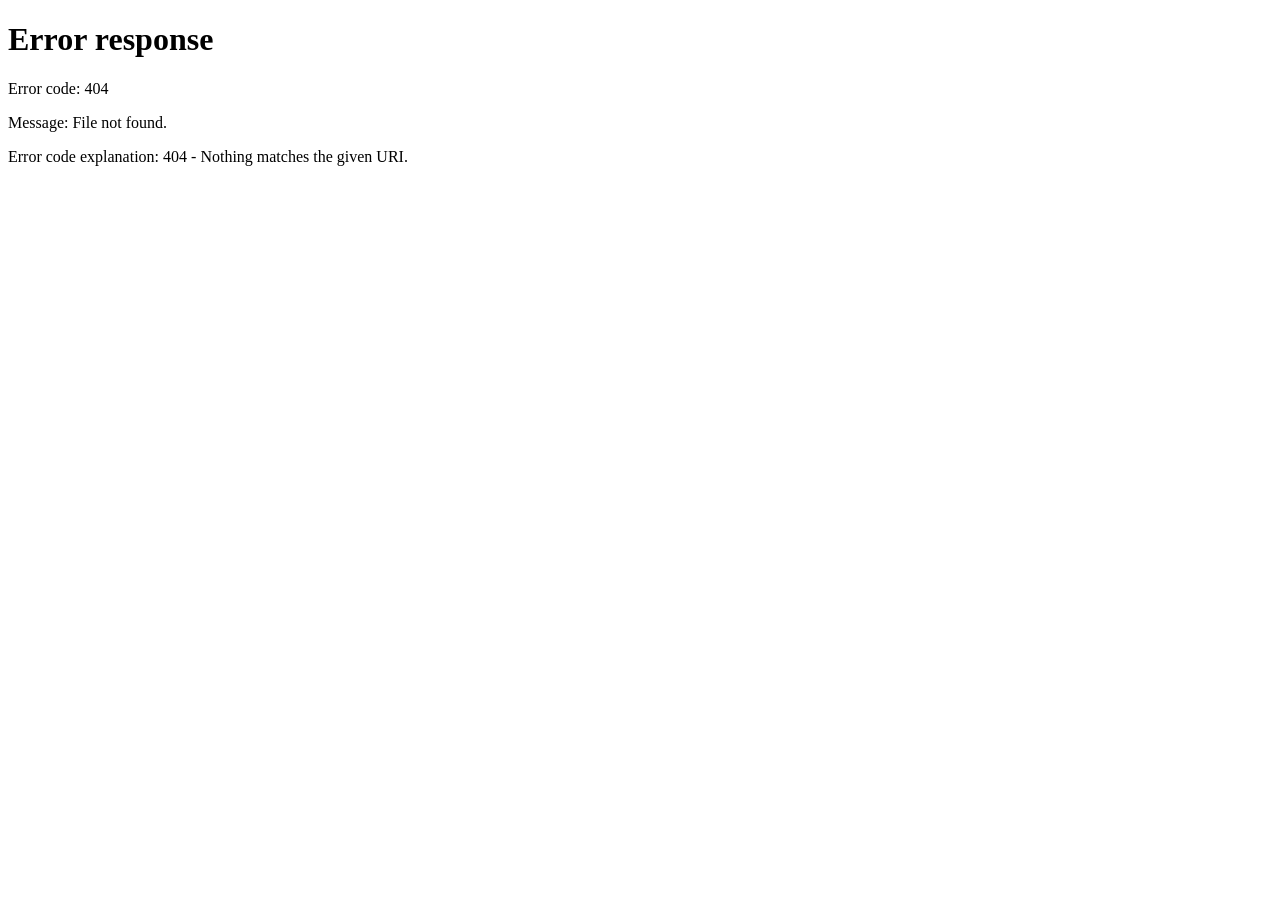
==== index.html @ 2ccf1c63 "Add "encerrar sessão" logout link to every page Previously only the menu had a way to log out; now c" ====
<!DOCTYPE html>
<html lang="pt-BR">
<head>
<script>
(function(){
  var STORE_KEY = "npml-guitar-auth";
  var MAX_AGE_MS = 90 * 24 * 60 * 60 * 1000;
  try {
    var saved = JSON.parse(localStorage.getItem(STORE_KEY) || "null");
    var ok = saved && saved.ok && (Date.now() - saved.ts) < MAX_AGE_MS;
    if (!ok) {
      var here = location.pathname.split("/").pop() || "index.html";
      location.replace("login.html?next=" + encodeURIComponent(here));
    }
  } catch(e) { location.replace("login.html"); }
})();
</script>
<meta charset="UTF-8">
<meta name="viewport" content="width=device-width, initial-scale=1.0">
<title>Central de Estudos — Guitarra</title>
<style>
  :root {
    --paper: #F4F3F0; --paper-2: #FBFAF8; --card: #FFFFFF;
    --ink: #1C1E24; --ink-soft: #4A4D56; --ink-faint: #83868F;
    --line: #E0DDD6; --line-strong: #CFCBC2;
    --brass: #B07A15; --brass-deep: #8A5E0C; --brass-wash: #F3E9D4;
    --focus: #2C6E63;
    --shadow: 0 1px 2px rgba(28,30,36,.05), 0 6px 20px rgba(28,30,36,.06);
    --serif: Georgia, 'Iowan Old Style', 'Times New Roman', serif;
    --sans: system-ui, -apple-system, 'Segoe UI', Roboto, sans-serif;
    --mono: ui-monospace, 'SF Mono', 'Cascadia Code', Menlo, Consolas, monospace;
  }
  @media (prefers-color-scheme: dark){
    :root{ --paper:#14161B; --paper-2:#181A20; --card:#1E2129; --ink:#E9E7E1; --ink-soft:#B4B2AC; --ink-faint:#7E8089; --line:#2B2E37; --line-strong:#3A3F4A; --brass:#D5A23F; --brass-deep:#E7BB63; --brass-wash:#2A2418; --focus:#55A99B; --shadow:0 1px 2px rgba(0,0,0,.3),0 8px 24px rgba(0,0,0,.35); }
  }
  :root[data-theme="light"]{ --paper:#F4F3F0; --paper-2:#FBFAF8; --card:#FFFFFF; --ink:#1C1E24; --ink-soft:#4A4D56; --ink-faint:#83868F; --line:#E0DDD6; --line-strong:#CFCBC2; --brass:#B07A15; --brass-deep:#8A5E0C; --brass-wash:#F3E9D4; --focus:#2C6E63; --shadow:0 1px 2px rgba(28,30,36,.05),0 6px 20px rgba(28,30,36,.06); }
  :root[data-theme="dark"]{ --paper:#14161B; --paper-2:#181A20; --card:#1E2129; --ink:#E9E7E1; --ink-soft:#B4B2AC; --ink-faint:#7E8089; --line:#2B2E37; --line-strong:#3A3F4A; --brass:#D5A23F; --brass-deep:#E7BB63; --brass-wash:#2A2418; --focus:#55A99B; --shadow:0 1px 2px rgba(0,0,0,.3),0 8px 24px rgba(0,0,0,.35); }

  * { box-sizing: border-box; }
  body { margin:0; background:var(--paper); color:var(--ink); font-family:var(--sans); line-height:1.6; -webkit-font-smoothing:antialiased; }
  .wrap { max-width: 880px; margin:0 auto; padding: clamp(1.5rem,4vw,3.5rem) clamp(1rem,4vw,2rem) 4rem; }

  .eyebrow { font-family:var(--mono); font-size:.72rem; letter-spacing:.18em; text-transform:uppercase; color:var(--brass); margin:0 0 .9rem; display:flex; align-items:center; gap:.6rem; }
  .eyebrow::before { content:""; width:26px; height:2px; background:var(--brass); display:inline-block; }
  h1 { font-family:var(--serif); font-weight:600; font-size:clamp(2rem,6vw,3rem); line-height:1.05; letter-spacing:-.01em; text-wrap:balance; margin:0 0 .7rem; }
  h1 em { font-style:italic; color:var(--brass); }
  .lead { color:var(--ink-soft); font-size:1.08rem; max-width:60ch; margin:0 0 2.2rem; }

  .menu { display:grid; gap: 1rem; }
  .item {
    display:grid; grid-template-columns: auto 1fr auto; align-items:center; gap:1.1rem;
    background:var(--card); border:1px solid var(--line); border-radius:14px;
    padding:1.15rem 1.3rem; box-shadow:var(--shadow); text-decoration:none; color:inherit;
    transition: border-color .15s, transform .15s;
  }
  .item:hover { border-color:var(--brass); transform: translateY(-1px); }
  .item:focus-visible { outline:2px solid var(--focus); outline-offset:3px; }
  .glyph {
    width:3rem; height:3rem; border-radius:10px; display:grid; place-items:center;
    background:var(--brass-wash); border:1px solid var(--brass); font-size:1.35rem; flex:none;
  }
  .item-body .tag { font-family:var(--mono); font-size:.68rem; letter-spacing:.09em; text-transform:uppercase; color:var(--brass-deep); margin-bottom:.15rem; }
  .item-body h2 { font-family:var(--serif); font-size:1.2rem; font-weight:600; margin:0 0 .25rem; }
  .item-body p { margin:0; font-size:.9rem; color:var(--ink-soft); max-width:48ch; }
  .arrow { font-family:var(--mono); color:var(--ink-faint); font-size:1.1rem; }
  .item:hover .arrow { color:var(--brass); }

  .map { margin-top:2.6rem; }
  .map-head { display:flex; align-items:baseline; gap:.75rem; border-bottom:1px solid var(--line); padding-bottom:.6rem; margin-bottom:1.1rem; }
  .map-head .sec-num { font-family:var(--mono); font-size:.78rem; color:var(--brass); font-weight:600; }
  .map-head h2 { font-family:var(--serif); font-weight:600; font-size:1.3rem; margin:0; }
  .flow { display:flex; flex-wrap:wrap; align-items:center; gap:.5rem; font-size:.92rem; color:var(--ink-soft); }
  .flow b { color:var(--ink); font-weight:600; }
  .flow .sep { color:var(--brass); font-family:var(--mono); }

  footer { margin-top:3rem; padding-top:1.2rem; border-top:1px solid var(--line); color:var(--ink-faint); font-size:.82rem; font-family:var(--mono); }
</style>
</head>
<body>
<div class="wrap">
  <header>
    <p class="eyebrow">Método Antônio Lugão · Guitarra</p>
    <h1>Central de estudos: <em>tudo num só lugar</em></h1>
    <p class="lead">Três peças do mesmo kit — o cronograma organiza o quando, o guia organiza o quê, e os diagramas colocam a mão no braço.</p>
  </header>

  <nav class="menu">
    <a class="item" href="cronograma.html">
      <span class="glyph">🗓️</span>
      <span class="item-body">
        <span class="tag">Rotina semanal</span>
        <h2>Cronograma de estudos</h2>
        <p>O ciclo da semana — construção, pentas, campo/modos, aplicação de arpégios e checklist de cobertura.</p>
      </span>
      <span class="arrow">→</span>
    </a>

    <a class="item" href="fundamentos.html">
      <span class="glyph">🎼</span>
      <span class="item-body">
        <span class="tag">Teoria de referência</span>
        <h2>Fundamentos em Dó</h2>
        <p>Vocabulário (arpejos, pentatônica, tétrades), derivação modal, ponte qualidade→modo e aplicação de arpégios.</p>
      </span>
      <span class="arrow">→</span>
    </a>

    <a class="item" href="diagramas.html">
      <span class="glyph">🎸</span>
      <span class="item-body">
        <span class="tag">Prática no braço</span>
        <h2>Diagramas de arpejos</h2>
        <p>Braço horizontal interativo — escolha o tipo e a tônica; só as notas daquela seleção aparecem.</p>
      </span>
      <span class="arrow">→</span>
    </a>
  </nav>

  <div class="map">
    <div class="map-head"><span class="sec-num">→</span><h2>Como as peças se encaixam</h2></div>
    <p class="flow">
      <b>Cronograma</b> diz quando estudar cada bloco <span class="sep">·</span>
      <b>Fundamentos</b> explica a teoria por trás do bloco <span class="sep">·</span>
      <b>Diagramas</b> coloca a forma no braço para praticar
    </p>
  </div>

  <footer>Central de estudos · npmlguitar.github.io · <a href="#" id="logout" style="color:inherit">encerrar sessão</a></footer>
</div>
<script>
  document.getElementById("logout").addEventListener("click", function(ev){
    ev.preventDefault();
    localStorage.removeItem("npml-guitar-auth");
    location.href = "login.html";
  });
</script>
</body>
</html>
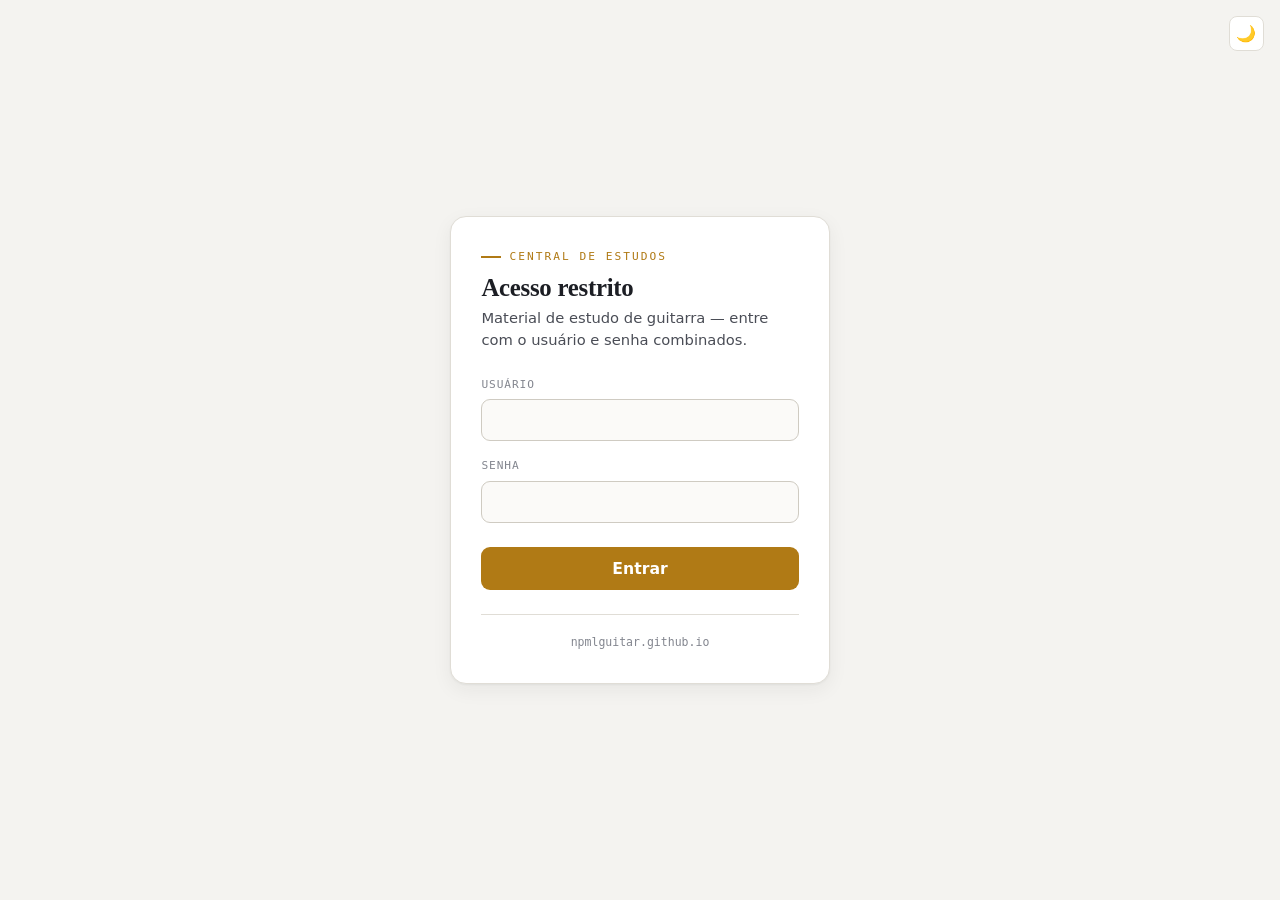
==== commit e9087e84: "New features: plain CSS and separeted themes dark and light" ====
--- a/index.html
+++ b/index.html
@@ -15,36 +15,26 @@
   } catch(e) { location.replace("login.html"); }
 })();
 </script>
+<script>
+(function(){
+  var KEY = "npml-guitar-theme";
+  try {
+    var saved = localStorage.getItem(KEY);
+    var theme = saved || (matchMedia("(prefers-color-scheme: dark)").matches ? "dark" : "light");
+    document.documentElement.dataset.theme = theme;
+  } catch(e) {}
+})();
+</script>
 <meta charset="UTF-8">
 <meta name="viewport" content="width=device-width, initial-scale=1.0">
 <title>Central de Estudos — Guitarra</title>
+<link rel="stylesheet" href="style.css">
 <style>
-  :root {
-    --paper: #F4F3F0; --paper-2: #FBFAF8; --card: #FFFFFF;
-    --ink: #1C1E24; --ink-soft: #4A4D56; --ink-faint: #83868F;
-    --line: #E0DDD6; --line-strong: #CFCBC2;
-    --brass: #B07A15; --brass-deep: #8A5E0C; --brass-wash: #F3E9D4;
-    --focus: #2C6E63;
-    --shadow: 0 1px 2px rgba(28,30,36,.05), 0 6px 20px rgba(28,30,36,.06);
-    --serif: Georgia, 'Iowan Old Style', 'Times New Roman', serif;
-    --sans: system-ui, -apple-system, 'Segoe UI', Roboto, sans-serif;
-    --mono: ui-monospace, 'SF Mono', 'Cascadia Code', Menlo, Consolas, monospace;
-  }
-  @media (prefers-color-scheme: dark){
-    :root{ --paper:#14161B; --paper-2:#181A20; --card:#1E2129; --ink:#E9E7E1; --ink-soft:#B4B2AC; --ink-faint:#7E8089; --line:#2B2E37; --line-strong:#3A3F4A; --brass:#D5A23F; --brass-deep:#E7BB63; --brass-wash:#2A2418; --focus:#55A99B; --shadow:0 1px 2px rgba(0,0,0,.3),0 8px 24px rgba(0,0,0,.35); }
-  }
-  :root[data-theme="light"]{ --paper:#F4F3F0; --paper-2:#FBFAF8; --card:#FFFFFF; --ink:#1C1E24; --ink-soft:#4A4D56; --ink-faint:#83868F; --line:#E0DDD6; --line-strong:#CFCBC2; --brass:#B07A15; --brass-deep:#8A5E0C; --brass-wash:#F3E9D4; --focus:#2C6E63; --shadow:0 1px 2px rgba(28,30,36,.05),0 6px 20px rgba(28,30,36,.06); }
-  :root[data-theme="dark"]{ --paper:#14161B; --paper-2:#181A20; --card:#1E2129; --ink:#E9E7E1; --ink-soft:#B4B2AC; --ink-faint:#7E8089; --line:#2B2E37; --line-strong:#3A3F4A; --brass:#D5A23F; --brass-deep:#E7BB63; --brass-wash:#2A2418; --focus:#55A99B; --shadow:0 1px 2px rgba(0,0,0,.3),0 8px 24px rgba(0,0,0,.35); }
-
-  * { box-sizing: border-box; }
-  body { margin:0; background:var(--paper); color:var(--ink); font-family:var(--sans); line-height:1.6; -webkit-font-smoothing:antialiased; }
-  .wrap { max-width: 880px; margin:0 auto; padding: clamp(1.5rem,4vw,3.5rem) clamp(1rem,4vw,2rem) 4rem; }
-
-  .eyebrow { font-family:var(--mono); font-size:.72rem; letter-spacing:.18em; text-transform:uppercase; color:var(--brass); margin:0 0 .9rem; display:flex; align-items:center; gap:.6rem; }
-  .eyebrow::before { content:""; width:26px; height:2px; background:var(--brass); display:inline-block; }
-  h1 { font-family:var(--serif); font-weight:600; font-size:clamp(2rem,6vw,3rem); line-height:1.05; letter-spacing:-.01em; text-wrap:balance; margin:0 0 .7rem; }
-  h1 em { font-style:italic; color:var(--brass); }
-  .lead { color:var(--ink-soft); font-size:1.08rem; max-width:60ch; margin:0 0 2.2rem; }
+  .wrap { max-width: 880px; }
+  .topbar-inner { max-width: 880px; }
+  h1 { font-size:clamp(2rem,6vw,3rem); }
+  .lead { font-size:1.08rem; max-width:60ch; margin:0 0 2.2rem; }
+  footer { margin-top:3rem; }
 
   .menu { display:grid; gap: 1rem; }
   .item {
@@ -72,11 +62,10 @@
   .flow { display:flex; flex-wrap:wrap; align-items:center; gap:.5rem; font-size:.92rem; color:var(--ink-soft); }
   .flow b { color:var(--ink); font-weight:600; }
   .flow .sep { color:var(--brass); font-family:var(--mono); }
-
-  footer { margin-top:3rem; padding-top:1.2rem; border-top:1px solid var(--line); color:var(--ink-faint); font-size:.82rem; font-family:var(--mono); }
 </style>
 </head>
 <body>
+<div class="topbar"><div class="topbar-inner"><a class="brand" href="index.html">Central de estudos</a><span class="sep">·</span><span>npmltech.github.io/guitar</span><span class="sep">·</span><a href="#" id="logout">encerrar sessão</a><span class="sep">·</span><button type="button" id="theme-toggle" class="theme-toggle" aria-label="Alternar tema">🌙</button></div></div>
 <div class="wrap">
   <header>
     <p class="eyebrow">Método Antônio Lugão · Guitarra</p>
@@ -90,7 +79,7 @@
       <span class="item-body">
         <span class="tag">Rotina semanal</span>
         <h2>Cronograma de estudos</h2>
-        <p>O ciclo da semana — construção, pentas, campo/modos, aplicação de arpégios e checklist de cobertura.</p>
+        <p>O ciclo da semana — construção, pentas, campo/modos, aplicação de arpejos e checklist de cobertura.</p>
       </span>
       <span class="arrow">→</span>
     </a>
@@ -100,7 +89,7 @@
       <span class="item-body">
         <span class="tag">Teoria de referência</span>
         <h2>Fundamentos em Dó</h2>
-        <p>Vocabulário (arpejos, pentatônica, tétrades), derivação modal, ponte qualidade→modo e aplicação de arpégios.</p>
+        <p>Vocabulário (arpejos, pentatônica, tétrades), derivação modal, ponte qualidade→modo e aplicação de arpejos.</p>
       </span>
       <span class="arrow">→</span>
     </a>
@@ -111,6 +100,16 @@
         <span class="tag">Prática no braço</span>
         <h2>Diagramas de arpejos</h2>
         <p>Braço horizontal interativo — escolha o tipo e a tônica; só as notas daquela seleção aparecem.</p>
+      </span>
+      <span class="arrow">→</span>
+    </a>
+
+    <a class="item" href="acordes.html">
+      <span class="glyph">🎶</span>
+      <span class="item-body">
+        <span class="tag">Acordes de referência</span>
+        <h2>12 variações de Dó</h2>
+        <p>Tríade, sétimas, sexta, extensões e as formas diminuta e meio-diminuta — cada uma com o dedilhado sugerido.</p>
       </span>
       <span class="arrow">→</span>
     </a>
@@ -125,7 +124,7 @@
     </p>
   </div>
 
-  <footer>Central de estudos · npmlguitar.github.io · <a href="#" id="logout" style="color:inherit">encerrar sessão</a></footer>
+  <footer>Três peças, um kit só.</footer>
 </div>
 <script>
   document.getElementById("logout").addEventListener("click", function(ev){
@@ -133,6 +132,22 @@
     localStorage.removeItem("npml-guitar-auth");
     location.href = "login.html";
   });
+
+  (function(){
+    var KEY = "npml-guitar-theme";
+    var btn = document.getElementById("theme-toggle");
+    function apply(theme){
+      document.documentElement.dataset.theme = theme;
+      btn.textContent = theme === "dark" ? "☀️" : "🌙";
+      btn.setAttribute("aria-label", theme === "dark" ? "Mudar para tema claro" : "Mudar para tema escuro");
+    }
+    apply(document.documentElement.dataset.theme || "light");
+    btn.addEventListener("click", function(){
+      var next = document.documentElement.dataset.theme === "dark" ? "light" : "dark";
+      try { localStorage.setItem(KEY, next); } catch(e) {}
+      apply(next);
+    });
+  })();
 </script>
 </body>
 </html>
--- a/style.css
+++ b/style.css
@@ -0,0 +1,79 @@
+/* Design tokens + shared components for the guitar study kit.
+   Plain CSS custom properties — no preprocessor, no build step,
+   matching the "vanilla, sem build" stack described in README.md. */
+
+:root {
+  --paper: #F4F3F0; --paper-2: #FBFAF8; --card: #FFFFFF;
+  --ink: #1C1E24; --ink-soft: #4A4D56; --ink-faint: #83868F;
+  --line: #E0DDD6; --line-strong: #CFCBC2;
+  --brass: #B07A15; --brass-deep: #8A5E0C; --brass-wash: #F3E9D4;
+  --focus: #2C6E63;
+  --shadow: 0 1px 2px rgba(28,30,36,.05), 0 6px 20px rgba(28,30,36,.06);
+  --serif: Georgia, 'Iowan Old Style', 'Times New Roman', serif;
+  --sans: system-ui, -apple-system, 'Segoe UI', Roboto, sans-serif;
+  --mono: ui-monospace, 'SF Mono', 'Cascadia Code', Menlo, Consolas, monospace;
+}
+@media (prefers-color-scheme: dark) {
+  :root {
+    --paper:#14161B; --paper-2:#181A20; --card:#1E2129;
+    --ink:#E9E7E1; --ink-soft:#B4B2AC; --ink-faint:#7E8089;
+    --line:#2B2E37; --line-strong:#3A3F4A;
+    --brass:#D5A23F; --brass-deep:#E7BB63; --brass-wash:#2A2418;
+    --focus:#55A99B;
+    --shadow:0 1px 2px rgba(0,0,0,.3),0 8px 24px rgba(0,0,0,.35);
+  }
+}
+:root[data-theme="light"] {
+  --paper:#F4F3F0; --paper-2:#FBFAF8; --card:#FFFFFF;
+  --ink:#1C1E24; --ink-soft:#4A4D56; --ink-faint:#83868F;
+  --line:#E0DDD6; --line-strong:#CFCBC2;
+  --brass:#B07A15; --brass-deep:#8A5E0C; --brass-wash:#F3E9D4;
+  --focus:#2C6E63;
+  --shadow:0 1px 2px rgba(28,30,36,.05),0 6px 20px rgba(28,30,36,.06);
+}
+:root[data-theme="dark"] {
+  --paper:#14161B; --paper-2:#181A20; --card:#1E2129;
+  --ink:#E9E7E1; --ink-soft:#B4B2AC; --ink-faint:#7E8089;
+  --line:#2B2E37; --line-strong:#3A3F4A;
+  --brass:#D5A23F; --brass-deep:#E7BB63; --brass-wash:#2A2418;
+  --focus:#55A99B;
+  --shadow:0 1px 2px rgba(0,0,0,.3),0 8px 24px rgba(0,0,0,.35);
+}
+
+* { box-sizing: border-box; }
+
+body {
+  margin: 0;
+  background: var(--paper);
+  color: var(--ink);
+  font-family: var(--sans);
+  line-height: 1.6;
+  -webkit-font-smoothing: antialiased;
+}
+
+.wrap { margin: 0 auto; padding: clamp(1.5rem, 4vw, 3.5rem) clamp(1rem, 4vw, 2rem) 4rem; }
+
+.backlink { display: inline-flex; align-items: center; gap: .4rem; font-family: var(--mono); font-size: .78rem; color: var(--ink-faint); text-decoration: none; margin-bottom: 1.1rem; }
+.backlink:hover { color: var(--brass); }
+
+.eyebrow { font-family: var(--mono); font-size: .72rem; letter-spacing: .18em; text-transform: uppercase; color: var(--brass); margin: 0 0 .9rem; display: flex; align-items: center; gap: .6rem; }
+.eyebrow::before { content: ""; width: 26px; height: 2px; background: var(--brass); display: inline-block; }
+
+h1 { font-family: var(--serif); font-weight: 600; line-height: 1.05; letter-spacing: -.01em; text-wrap: balance; margin: 0 0 .7rem; }
+h1 em { font-style: italic; color: var(--brass); }
+
+.lead { color: var(--ink-soft); }
+
+footer { border-top: 1px solid var(--line); color: var(--ink-faint); font-size: .82rem; font-family: var(--mono); padding-top: 1.2rem; }
+
+/* topbar — index / cronograma / fundamentos / diagramas / acordes */
+.topbar { background: var(--paper-2); border-bottom: 1px solid var(--line); }
+.topbar-inner { margin: 0 auto; padding: .55rem clamp(1rem, 4vw, 2rem); display: flex; flex-wrap: wrap; align-items: center; gap: .5rem; font-family: var(--mono); font-size: .78rem; color: var(--ink-faint); }
+.topbar a { color: inherit; text-decoration: none; }
+.topbar a:hover { color: var(--brass); }
+.topbar .brand { color: var(--ink); font-weight: 600; }
+.topbar .sep { color: var(--brass); }
+
+.theme-toggle { background: none; border: none; cursor: pointer; font-size: .95rem; padding: 0; margin: 0; line-height: 1; color: inherit; font-family: inherit; }
+.theme-toggle:hover { color: var(--brass); }
+.theme-toggle:focus-visible { outline: 2px solid var(--focus); outline-offset: 2px; border-radius: 4px; }
